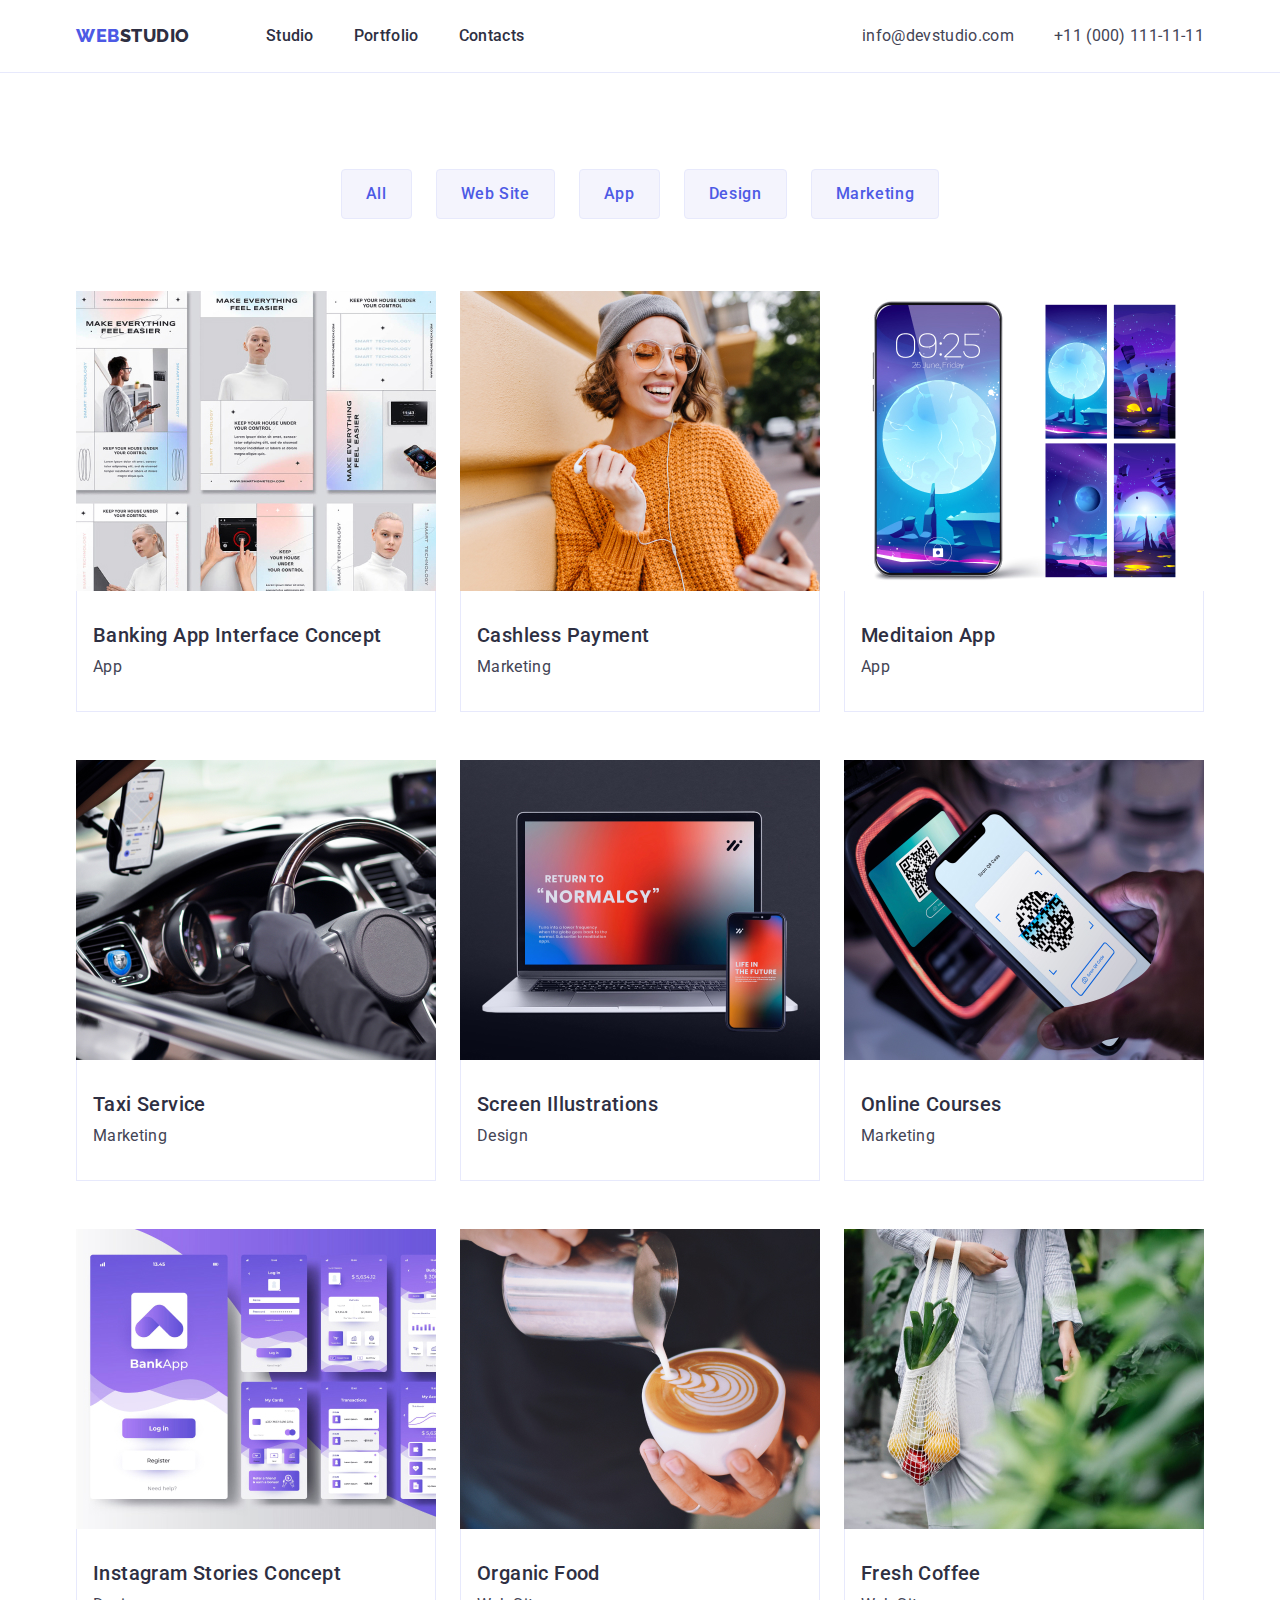
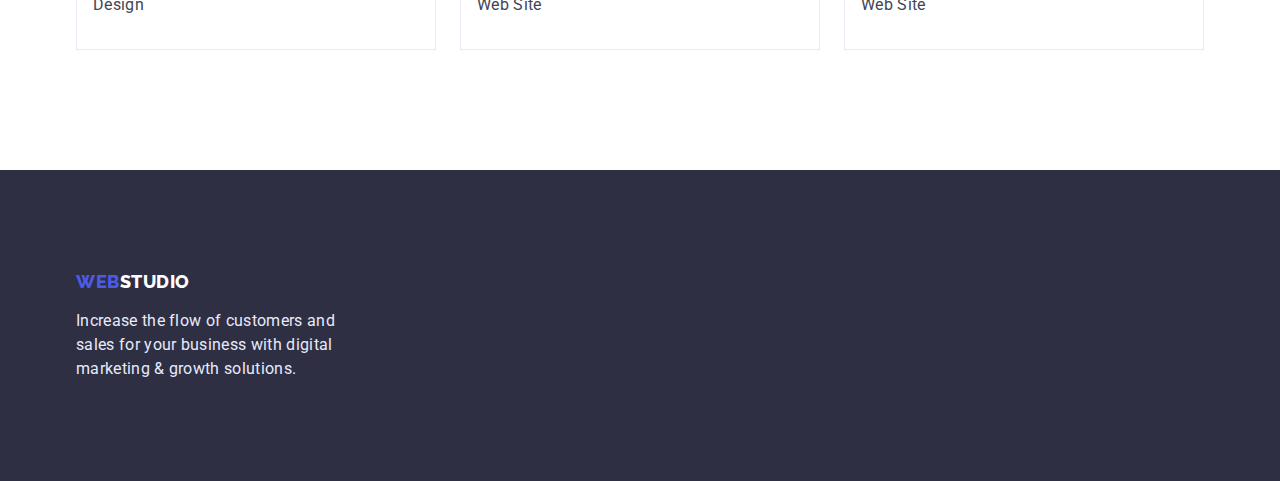
==== portfolio.html @ c3aed2bd "Initial commit" ====
<!DOCTYPE html>
<html lang="en">
<head>
    <meta charset="UTF-8">
    <meta http-equiv="X-UA-Compatible" content="IE=edge">
    <meta name="viewport" content="width=device-width, initial-scale=1.0">
    <title>Portfolio | Web Studio</title>
    <link rel="stylesheet" href="https://cdn.jsdelivr.net/npm/modern-normalize@1.1.0/modern-normalize.css">
    <link rel="stylesheet" href="./css/styles.css">
    <link rel="preconnect" href="https://fonts.googleapis.com">
    <link rel="preconnect" href="https://fonts.gstatic.com" crossorigin>
    <link href="https://fonts.googleapis.com/css2?family=Raleway:wght@800&family=Roboto:wght@400;500;700;900&display=swap" rel="stylesheet">
</head>
<body>

        <header class="header">
            <div class="container page-header-container">
                <nav class="nav-bar">
                    <a class="logo-link" href="./index.html">
                        <span class="web-text">Web</span>Studio  
                    </a>
                    <ul class="list menu">
                        <li class="menu-item">
                            <a class="menu-item-link" href="">Studio</a>
                        </li>
                        <li class="menu-item">
                            <a class="menu-item-link" href="./portfolio.html">Portfolio</a>
                        </li>
                        <li class="menu-item">
                            <a class="menu-item-link" href="">Contacts</a>
                        </li>  
                    </ul>         
                </nav> 
                <address>
                    <ul class="list list-contacts">
                        <li class="list-contacts-item">
                            <a class="contact-link" href="mailto:info@devstudio.com">info@devstudio.com</a>  
                        </li>
                        <li class="list-contacts-item">
                            <a class="contact-link" href="tel:+110001111111">+11 (000) 111-11-11</a> 
                        </li>
                    </ul>
                </address>
            </div>
        </header>
    
        <main>
            <section class="portfolio-section">
                <div class="container">    
                    <ul class="buttons list">
                        <li>
                            <button class="button" type="button">All</button>
                        </li>
                        <li>
                            <button class="button" type="button">Web Site</button>
                        </li>
                        <li>
                            <button class="button" type="button">App</button>
                        </li>
                        <li>
                            <button class="button" type="button">Design</button>
                        </li>
                        <li>
                            <button class="button" type="button">Marketing</button>
                        </li>
                    </ul>
        
                    <ul class="list portfolio-items">
                        <li class="item-block">
                            <img src="./images/portfolio1.jpg" alt="Some Description" width="360">
                            <div class="image-info">
                                <h3 class="work-name">Banking App Interface Concept</h3>
                                <p class="work-status">App</p>
                            </div>
                            
                        </li>
                        <li>
                            <img src="./images/portfolio2.jpg" alt="Some Description" width="360">
                            <div class="image-info">
                                <h3 class="work-name">Cashless Payment</h3>
                                <p class="work-status">Marketing</p>
                            </div>
                            
                        </li>
                        <li>
                            <img src="./images/portfolio3.jpg" alt="Some Description" width="360">
                            <div class="image-info">
                                <h3 class="work-name">Meditaion App</h3>
                                <p class="work-status">App</p>
                            </div> 
                        </li>
                        <li>
                            <img src="./images/portfolio4.jpg" alt="Some Description" width="360">
                            <div class="image-info">
                                <h3 class="work-name">Taxi Service</h3>
                                <p class="work-status">Marketing</p>
                            </div>                        
                        </li>
                        <li>
                            <img src="./images/portfolio5.jpg" alt="Some Description" width="360">
                            <div class="image-info">
                                <h3 class="work-name">Screen Illustrations</h3>
                                <p class="work-status">Design</p>
                            </div>
                        </li>
                        <li>
                            <img src="./images/portfolio6.jpg" alt="Some Description" width="360">
                            <div class="image-info">
                                <h3 class="work-name">Online Courses</h3>
                                <p class="work-status">Marketing</p>
                            </div>                        
                        </li>
                        <li>
                            <img src="./images/portfolio7.jpg" alt="Some Description" width="360">
                            <div class="image-info">
                                <h3 class="work-name">Instagram Stories Concept</h3>
                                <p class="work-status">Design</p>
                            </div>                        
                        </li>
                        <li>
                            <img src="./images/portfolio8.jpg" alt="Some Description" width="360">
                            <div class="image-info">
                               <h3 class="work-name">Organic Food</h3>
                                <p class="work-status">Web Site</p> 
                            </div>                        
                        </li>
                        <li>
                            <img src="./images/portfolio9.jpg" alt="Some Description" width="360">
                            <div class="image-info">
                                <h3 class="work-name">Fresh Coffee</h3>
                                <p class="work-status">Web Site</p>
                            </div>                        
                        </li>
                    </ul>
                </div>   
            </section>
        </main>
        
        <footer class="footer">
            <div class="container">
                <a class="logo-link-footer" href="./index.html">
                    <span class="web-text">Web</span>Studio  
                </a>
                <p class="footer-description">Increase the flow of customers and sales for your business with digital marketing &#38; growth solutions.</p>    
            </div>
        </footer>
</body>
</html>
---- css/styles.css ----
/* ========================== GENERAL SETTINGS ========================== */

:root {
    --iris: #4D5AE5;
    --ocean: #404BBF;
    --navy-blue: #2E2F42;
    --green: #31D0AA;
    --slate: #434455;
    --light-slate: #8E8F99;
    --cornflower: #E7E9FC;
    --cloud: #F4F4FD;
    --navy-blue-modal: #2E2F42;
    --grey: #2E2F42;
    
    --primary-font: 'Roboto', sans-serif;
    --secondary-font: 'Raleway', sans-serif;
}

h1, 
h2, 
h3, 
h4 {
    margin-top: 0;
    margin-bottom: 0;
}

ol,
ul,
p {
    margin-top: 0;
    margin-bottom: 0;
    padding-left: 0;
}

a {
    text-decoration: none;
}

img {
    display: block;
}

button {
    cursor: pointer;
}

.list {
    list-style: none;
}

body {
    font-family: var(--primary-font);
}

.container {
    width: 1158px;
    margin-right: auto;
    margin-left: auto;
    padding-right: 15px;
    padding-left: 15px;
}

.section {
    padding-top: 120px;
    padding-bottom: 120px;
}

.section-title {
    font-weight: 700;
    font-size: 36px;
    line-height: 1.1;
    text-align: center;
    letter-spacing: 0.02em;
    text-transform: capitalize;
    color: var(--navy-blue);
    margin-bottom: 72px;
}

/* ========================== HEADER ========================== */

.header {
    padding-top: 24px;
    padding-bottom: 24px;
    border-bottom: 1px solid var(--cornflower);
}

.page-header-container {
    display: flex;
    align-items: center;
    justify-content: space-between;
}

.nav-bar {
    display: flex;
    align-items: center;
}

.menu {
    display: flex;
    align-items: center;
}

.list-contacts {
    display: flex;
    align-items: center;
}

.logo-link {
    margin-right: 76px;
    font-family: var(--secondary-font);
    font-weight: 800;
    font-size: 18px;
    line-height: 1.3;
    display: flex;
    align-items: center;
    letter-spacing: 0.03em;
    text-transform: uppercase;
    color: var(--navy-blue);
}

.web-text {
    color: var(--iris);
}

.menu-item:not(:last-child) {
    margin-right: 40px;
}

.menu-item-link {
    font-weight: 500;
    font-size: 16px;
    line-height: 1.5;
    letter-spacing: 0.02em;
    color: var(--navy-blue);
}

.menu-item-link:hover {
    color: var(--ocean);
}

.list-contacts-item:first-child {
    margin-right: 40px;
}

.contact-link {
    font-style: normal;
    font-weight: 400;
    font-size: 16px;
    line-height: 1.5;
    letter-spacing: 0.02em;
    color: var(--slate);
}

.contact-link:hover {
    color: var(--ocean);
}


/* ========================== HERO SECTION ========================== */

.hero-section {
    padding-top: 188px;
    padding-bottom: 188px;
    display: flex;
    flex-direction: column;
    align-items: center;
    background-color: var(--navy-blue);
}
.hero-title {
    width: 500px;
    font-weight: 700;
    font-size: 56px;
    line-height: 1.07;
    text-align: center;
    letter-spacing: 0.02em;
    color: #fff;
    margin-bottom: 48px;
}

.order-btn {
    font-family: var(--primary-font);
    font-style: normal;
    font-weight: 500;
    font-size: 16px;
    line-height: 1.5;
    display: flex;
    align-items: center;
    letter-spacing: 0.04em;
    color: #fff;
    padding: 16px 32px;
    background: var(--iris);
    box-shadow: 0px 4px 4px rgba(0, 0, 0, 0.15);
    border: none;
    border-radius: 4px;
}

.order-btn:hover {
    background-color: var(--ocean);
}


/* ========================== ADVANTAGES SECTION ========================== */

.advantages {
    display: flex;
    justify-content: space-between;
}

.advantages-section {
    padding-bottom: 0px;
}

.advantages-item {
    width: 264px;
}

.advantage-title {
    margin-bottom: 8px;
    font-weight: 500;
    font-size: 20px;
    line-height: 1.2;
    letter-spacing: 0.02em;
    color: var(--navy-blue);
}

.advantage-description {
    font-weight: 400;
    font-size: 16px;
    line-height: 1.5;
    letter-spacing: 0.02em;
}


/* ========================== WHAT ARE WE DOING SECTION ========================== */

.doing-list {
    display: flex;
    gap: 24px;
}

.doing-item {
    width: calc((100% - 48px) / 3);
}


/* ========================== OUR TEAM SECTION ========================== */

.team-section {
    background-color: var(--cloud);
}

.employeers {
    display: flex;
    gap: 24px;
}

.character-box {
    background: #fff;
    box-shadow: 0px 1px 6px rgba(46, 47, 66, 0.08), 
                0px 1px 1px rgba(46, 47, 66, 0.16), 
                0px 2px 1px rgba(46, 47, 66, 0.08);
    border-radius: 0px 0px 4px 4px;
    }

.character-info {
    padding: 32px 16px;
}

.member-name {
    font-weight: 500;
    font-size: 20px;
    line-height: 1.2;
    text-align: center;
    letter-spacing: 0.02em;
    color: var(--navy-blue);
    margin-bottom: 8px;
}

.member-status {
    font-weight: 400;
    font-size: 16px;
    line-height: 1.5;
    text-align: center;
    letter-spacing: 0.02em;
    color: var(--slate);
}


/* ========================== FOOTER ========================== */

.footer {
    background-color: var(--navy-blue);
    padding-top: 100px;
    padding-bottom: 100px;
}

.logo-link-footer {
    margin-right: 76px;
    font-family: var(--secondary-font);
    font-weight: 800;
    font-size: 18px;
    line-height: 1.3;
    display: flex;
    align-items: center;
    letter-spacing: 0.03em;
    text-transform: uppercase;
    color: #fff;
    margin-bottom: 16px;
}

.footer-description {
    font-weight: 400;
    font-size: 16px;
    line-height: 1.5;
    letter-spacing: 0.02em;
    color: var(--cornflower);
    width: 264px;
}


/* ========================== PORTFOLIO PAGE ========================== */

.portfolio-section {
    padding-top: 96px;
    padding-bottom: 120px;
}

.buttons {
    display: flex;
    gap: 24px;
    justify-content: center;
    align-items: center;
    margin-bottom: 72px;
}

.button {
    font-family: var(--primary-font);
    font-style: normal;
    font-weight: 500;
    font-size: 16px;
    line-height: 1.5;
    display: flex;
    align-items: center;
    text-align: center;
    letter-spacing: 0.04em;
    color: var(--iris);
    border: 1px solid var(--cornflower);
    border-radius: 4px;
    background-color: var(--cloud);
    padding: 12px 24px;
}

.button:hover {
    color: #fff;
    background-color: var(--ocean);
    box-shadow: 0px 3px 1px rgba(0, 0, 0, 0.1), 
                0px 2px 1px rgba(0, 0, 0, 0.08), 
                0px 2px 2px rgba(0, 0, 0, 0.12);
    border-color: transparent;
}

.item-block {
    width: calc((100% - 24px * 2) / 3);
}

.portfolio-items {
    display: flex;
    flex-wrap: wrap;
    column-gap: 24px;
    row-gap: 48px;
}

.image-info {
    padding: 32px 16px;
    border: 1px solid var(--cornflower);
    border-top: none;
}

.work-name {
    font-weight: 500;
    font-size: 20px;
    line-height: 1.2;
    letter-spacing: 0.02em;
    color: var(--navy-blue);
    margin-bottom: 8px;
}

.work-status {
    font-weight: 400;
    font-size: 16px;
    line-height: 1.5;
    letter-spacing: 0.02em;
    color: var(--slate);
}
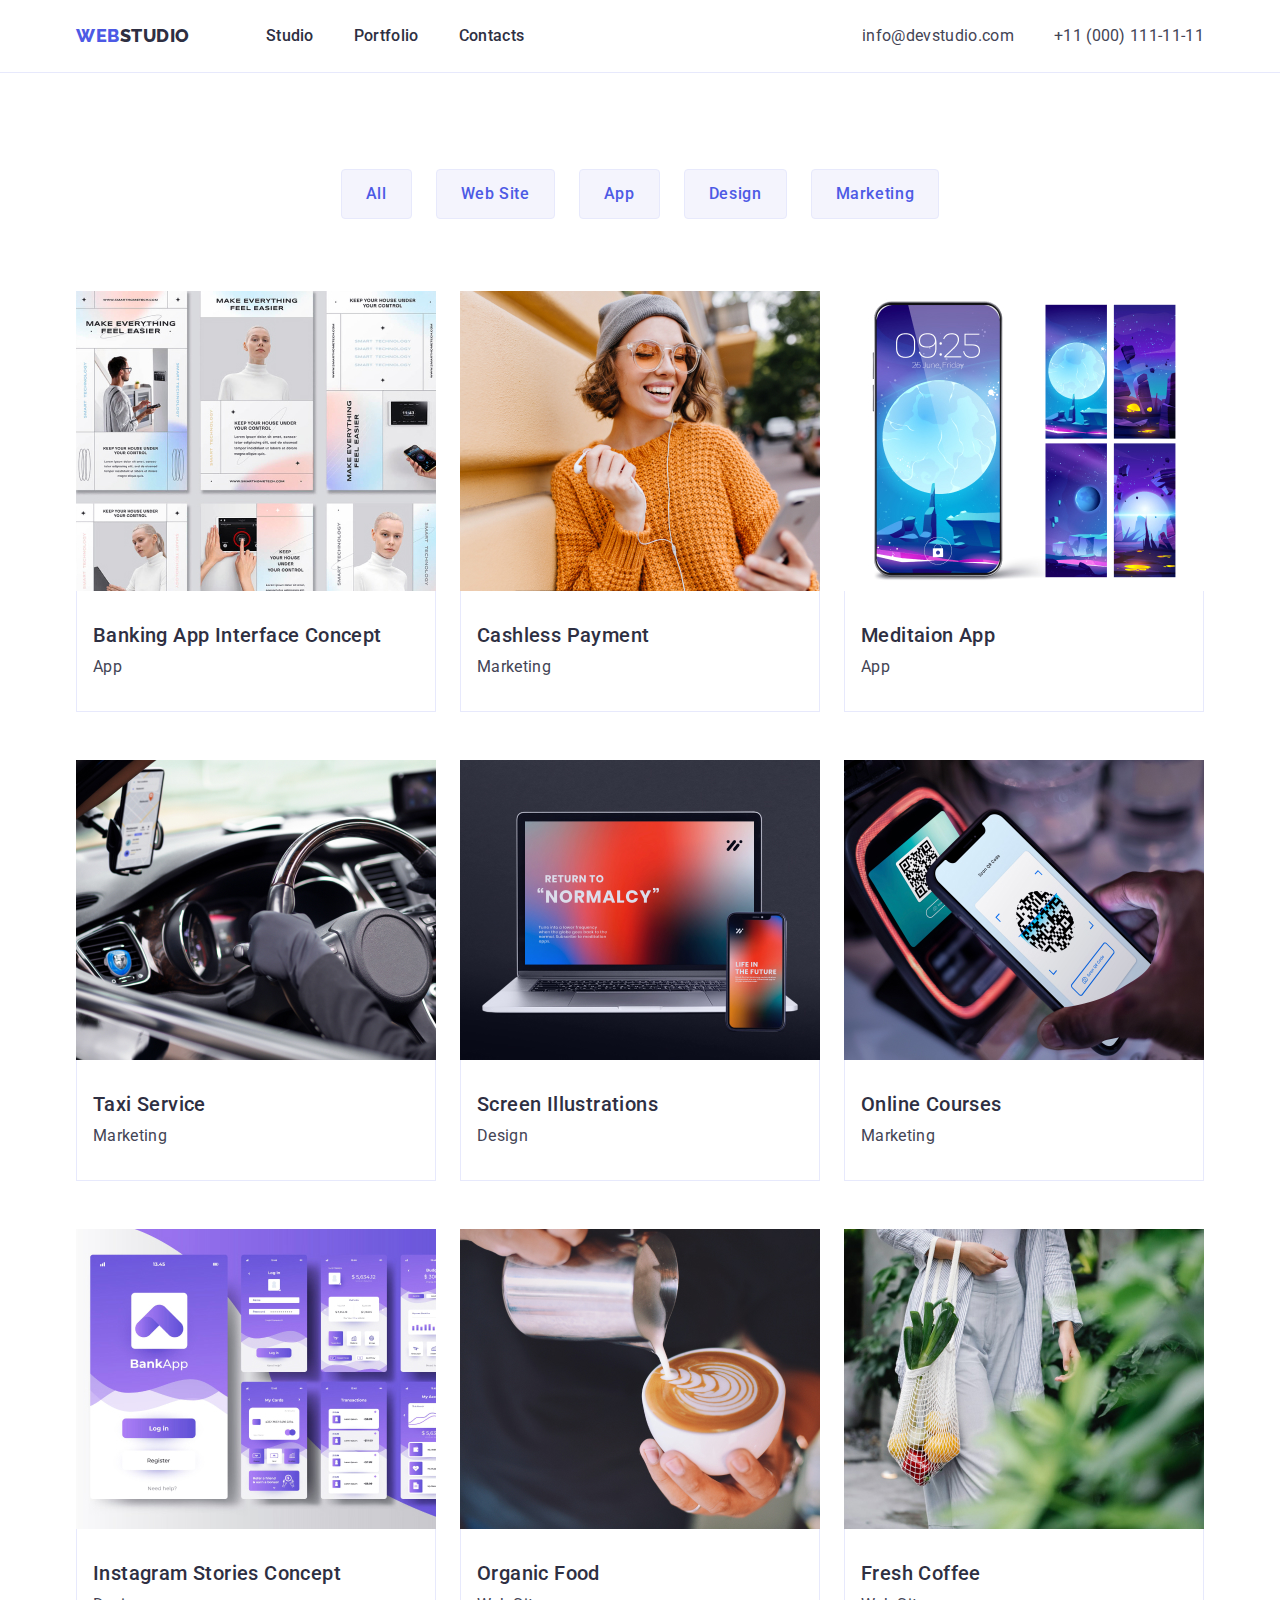
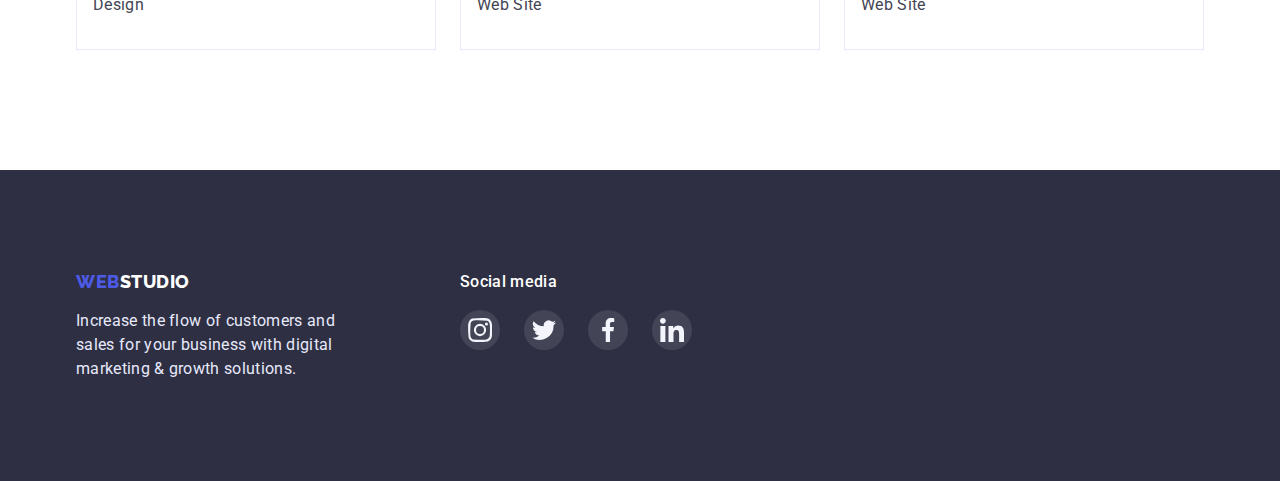
==== commit 85f45537: "SVG updates" ====
--- a/portfolio.html
+++ b/portfolio.html
@@ -74,7 +74,7 @@
                             </div>
                             
                         </li>
-                        <li>
+                        <li class="item-block">
                             <img src="./images/portfolio2.jpg" alt="Some Description" width="360">
                             <div class="image-info">
                                 <h3 class="work-name">Cashless Payment</h3>
@@ -82,49 +82,49 @@
                             </div>
                             
                         </li>
-                        <li>
+                        <li class="item-block">
                             <img src="./images/portfolio3.jpg" alt="Some Description" width="360">
                             <div class="image-info">
                                 <h3 class="work-name">Meditaion App</h3>
                                 <p class="work-status">App</p>
                             </div> 
                         </li>
-                        <li>
+                        <li class="item-block">
                             <img src="./images/portfolio4.jpg" alt="Some Description" width="360">
                             <div class="image-info">
                                 <h3 class="work-name">Taxi Service</h3>
                                 <p class="work-status">Marketing</p>
                             </div>                        
                         </li>
-                        <li>
+                        <li class="item-block">
                             <img src="./images/portfolio5.jpg" alt="Some Description" width="360">
                             <div class="image-info">
                                 <h3 class="work-name">Screen Illustrations</h3>
                                 <p class="work-status">Design</p>
                             </div>
                         </li>
-                        <li>
+                        <li class="item-block">
                             <img src="./images/portfolio6.jpg" alt="Some Description" width="360">
                             <div class="image-info">
                                 <h3 class="work-name">Online Courses</h3>
                                 <p class="work-status">Marketing</p>
                             </div>                        
                         </li>
-                        <li>
+                        <li class="item-block">
                             <img src="./images/portfolio7.jpg" alt="Some Description" width="360">
                             <div class="image-info">
                                 <h3 class="work-name">Instagram Stories Concept</h3>
                                 <p class="work-status">Design</p>
                             </div>                        
                         </li>
-                        <li>
+                        <li class="item-block">
                             <img src="./images/portfolio8.jpg" alt="Some Description" width="360">
                             <div class="image-info">
                                <h3 class="work-name">Organic Food</h3>
                                 <p class="work-status">Web Site</p> 
                             </div>                        
                         </li>
-                        <li>
+                        <li class="item-block">
                             <img src="./images/portfolio9.jpg" alt="Some Description" width="360">
                             <div class="image-info">
                                 <h3 class="work-name">Fresh Coffee</h3>
@@ -137,12 +137,48 @@
         </main>
         
         <footer class="footer">
-            <div class="container">
-                <a class="logo-link-footer" href="./index.html">
-                    <span class="web-text">Web</span>Studio  
-                </a>
-                <p class="footer-description">Increase the flow of customers and sales for your business with digital marketing &#38; growth solutions.</p>    
-            </div>
+            <section class="container footer-section">
+                <div>
+                    <a class="logo-link-footer" href="./index.html">
+                        <span class="web-text">Web</span>Studio  
+                    </a>
+                    <p class="footer-description">Increase the flow of customers and sales for your business with digital marketing &#38; growth solutions.</p>    
+                </div>
+                <div>
+                    <p class="footer-social-text">Social media</p>
+                    <ul class="list social-list">
+                        <li>
+                            <a class="footer-social-link" href="">
+                                <svg class="footer-social-link-icon">
+                                    <use href="./images/icons.svg#icon-instagram"></use>
+                                </svg>
+                            </a>
+                        </li>
+                        <li>
+                            <a class="footer-social-link" href="">
+                                <svg class="footer-social-link-icon">
+                                    <use href="./images/icons.svg#icon-twitter"></use>
+                                </svg>
+                            </a>
+                        </li>
+                        <li>
+                            <a class="footer-social-link" href="">
+                                <svg class="footer-social-link-icon">
+                                    <use href="./images/icons.svg#icon-facebook"></use>
+                                </svg>
+                            </a>
+                        </li>
+                        <li>
+                            <a class="footer-social-link" href="">
+                                <svg class="footer-social-link-icon">
+                                    <use href="./images/icons.svg#icon-linkedin"></use>
+                                </svg>
+                            </a>
+                        </li>
+                    </ul> 
+                </div>
+            </section>
         </footer>
+        
 </body>
 </html>--- a/css/styles.css
+++ b/css/styles.css
@@ -134,7 +134,8 @@
     color: var(--navy-blue);
 }
 
-.menu-item-link:hover {
+.menu-item-link:hover,
+.menu-item-link:focus {
     color: var(--ocean);
 }
 
@@ -151,7 +152,8 @@
     color: var(--slate);
 }
 
-.contact-link:hover {
+.contact-link:hover,
+.contact-link:focus {
     color: var(--ocean);
 }
 
@@ -165,6 +167,9 @@
     flex-direction: column;
     align-items: center;
     background-color: var(--navy-blue);
+    background-image: linear-gradient(rgba(46, 47, 66, 0.7), rgba(46, 47, 66, 0.7)), url('../images/hero-bg.jpg');
+    background-position: center;
+    background-size: cover;
 }
 .hero-title {
     width: 500px;
@@ -194,12 +199,24 @@
     border-radius: 4px;
 }
 
-.order-btn:hover {
+.order-btn:hover,
+.order-btn:focus {
     background-color: var(--ocean);
 }
 
 
 /* ========================== ADVANTAGES SECTION ========================== */
+
+.advantage-icon {
+    background-color: var(--cloud);
+    border-radius: 4px;
+    padding: 24px 100px;
+    margin-bottom: 8px;
+}
+
+.icon {
+    fill: var(--navy-blue);
+}
 
 .advantages {
     display: flex;
@@ -260,7 +277,7 @@
                 0px 1px 1px rgba(46, 47, 66, 0.16), 
                 0px 2px 1px rgba(46, 47, 66, 0.08);
     border-radius: 0px 0px 4px 4px;
-    }
+}
 
 .character-info {
     padding: 32px 16px;
@@ -283,10 +300,76 @@
     text-align: center;
     letter-spacing: 0.02em;
     color: var(--slate);
-}
+    margin-bottom: 8px;
+}
+
+.social-link {
+    display: flex;
+    justify-content: center;
+    align-items: center;
+    background-color: var(--iris);
+    width: 40px;
+    height: 40px;
+    border-radius: 50%;
+    padding: 12px;
+}
+
+.social-link:hover {
+    background-color: var(--ocean);
+}
+
+.social-link-icon {
+    fill: var(--cloud);
+}
+
+.social-list {
+    display: flex;
+    justify-content: center;
+    align-items: center;
+    gap: 24px;
+}
+
+
+
+/* ========================== CUSTOMERS SECTION ========================== */
+
+.customers-list {
+    display: flex;
+    gap: 24px;
+}
+
+.customers-list-item {
+    padding: 16px 32px;
+    border: 1px solid var(--light-slate);
+    border-radius: 4px; 
+    width: 168px;
+    height: 88px;
+}
+
+.customers-list-item:hover {
+    cursor: pointer;
+    border-color: var(--ocean);
+}
+
+.customers-list-item:hover .customer-icon {
+    fill: var(--ocean);
+}
+
+.customer-icon {
+    fill: var(--light-slate);
+    width: 104px;
+    height: 56px;
+}
+
 
 
 /* ========================== FOOTER ========================== */
+
+.footer-section {
+    display: flex;
+    gap: 120px;
+    align-items: flex-start;
+}
 
 .footer {
     background-color: var(--navy-blue);
@@ -315,6 +398,36 @@
     letter-spacing: 0.02em;
     color: var(--cornflower);
     width: 264px;
+}
+
+.footer-social-text {
+    font-weight: 500;
+    font-size: 16px;
+    line-height: 1.5;
+    letter-spacing: 0.02em;
+    color: #FFFFFF;
+    margin-bottom: 16px;    
+}
+
+.footer-social-link {
+    background-color: rgba(255, 255, 255, 0.1);
+    width: 40px;
+    height: 40px;
+    display: flex;
+    justify-content: center;
+    align-items: center;
+    border-radius: 50%;
+}
+
+.footer-social-link-icon {
+    width: 24px;
+    height: 24px;
+    fill: var(--cloud);
+}
+
+.footer-social-link:hover,
+.footer-social-link:focus {
+    background-color: var(--green);
 }
 
 
@@ -350,7 +463,8 @@
     padding: 12px 24px;
 }
 
-.button:hover {
+.button:hover,
+.button:focus {
     color: #fff;
     background-color: var(--ocean);
     box-shadow: 0px 3px 1px rgba(0, 0, 0, 0.1), 
@@ -363,6 +477,13 @@
     width: calc((100% - 24px * 2) / 3);
 }
 
+.item-block:hover {
+    cursor: pointer;
+    box-shadow: 0px 1px 6px rgba(46, 47, 66, 0.08), 
+                0px 1px 1px rgba(46, 47, 66, 0.16), 
+                0px 2px 1px rgba(46, 47, 66, 0.08);
+}
+
 .portfolio-items {
     display: flex;
     flex-wrap: wrap;
